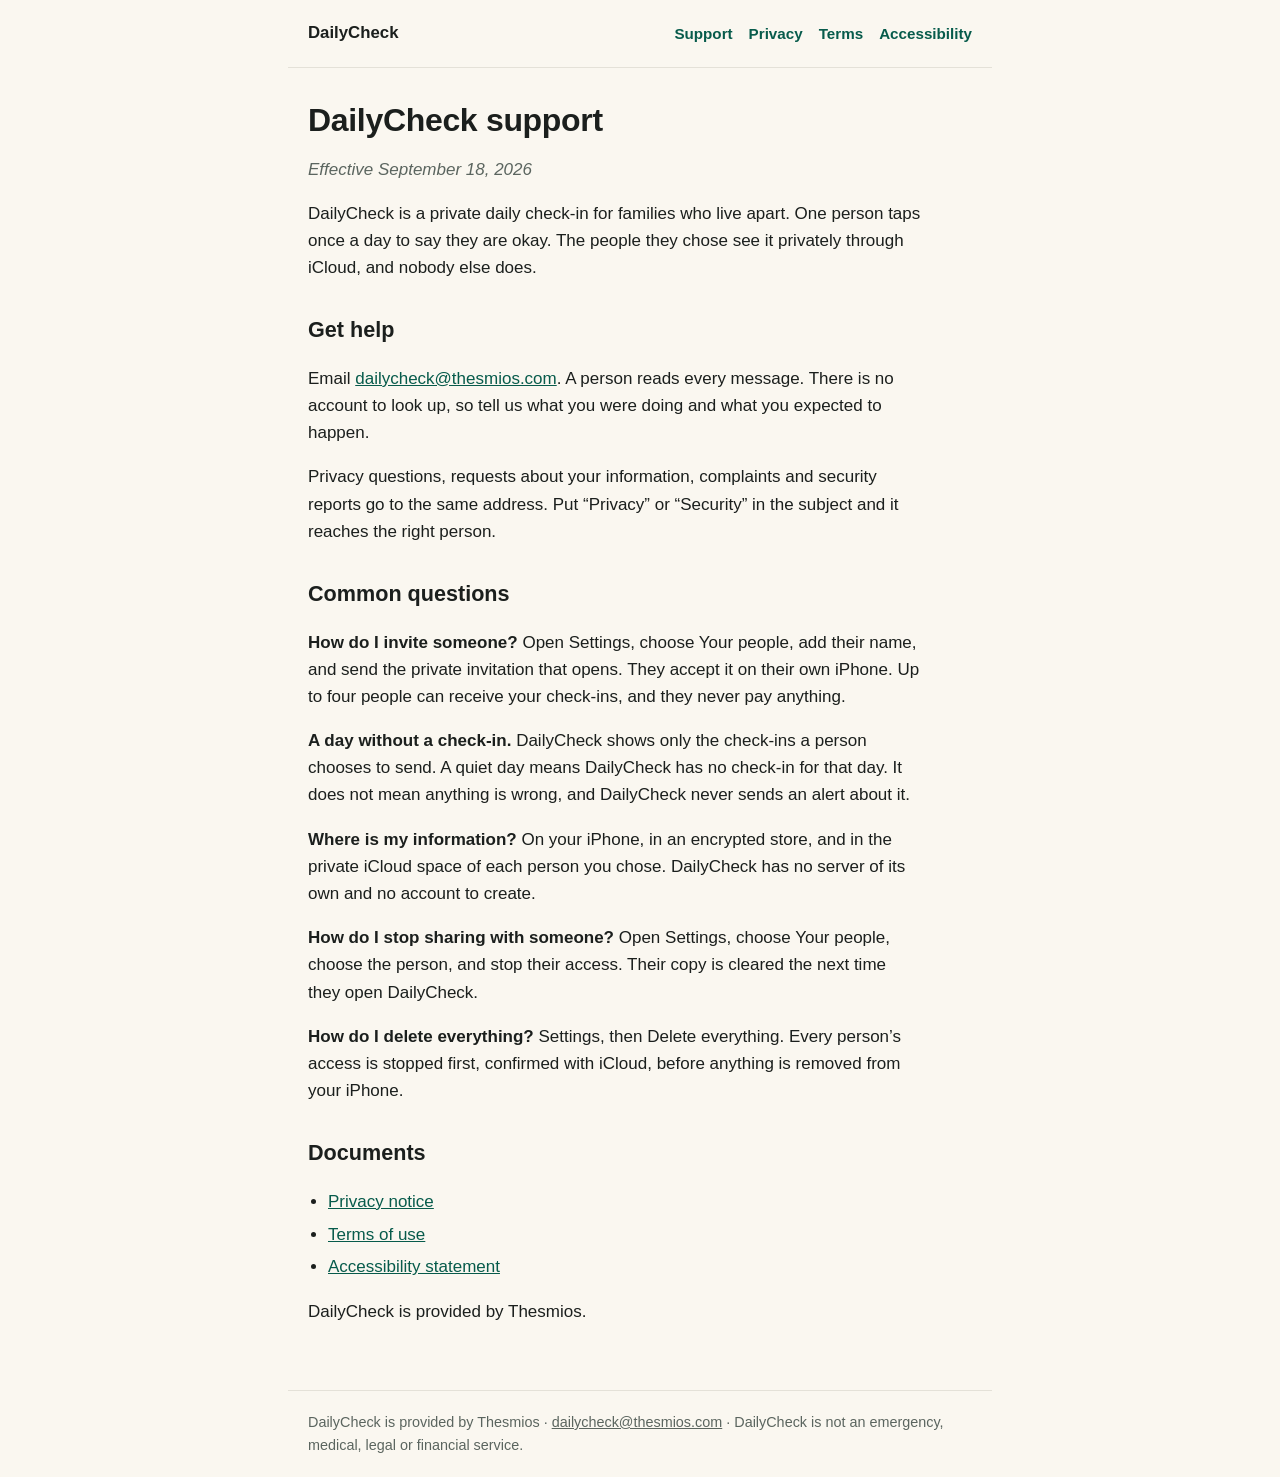
==== index.html @ 5bba3106 "Publish the DailyCheck support and legal pages Generated from Deployment/Legal in the DailyCheck rep" ====
<!doctype html>
<html lang="en-US"><head><meta charset="utf-8"><meta name="viewport" content="width=device-width, initial-scale=1">
<title>DailyCheck support</title><meta name="description" content="DailyCheck support. DailyCheck is a private daily check-in for families who live apart.">
<link rel="stylesheet" href="styles.css"></head>
<body><header><a class="brand" href="./">DailyCheck</a><nav><a href="./">Support</a><a href="privacy/">Privacy</a><a href="terms/">Terms</a><a href="accessibility/">Accessibility</a></nav></header><main><h1 id="dailycheck-support">DailyCheck support</h1>
<p><em>Effective September 18, 2026</em></p>
<p>DailyCheck is a private daily check-in for families who live apart. One person taps once a day to say they are okay. The people they chose see it privately through iCloud, and nobody else does.</p>
<h2 id="get-help">Get help</h2>
<p>Email <a href="mailto:dailycheck@thesmios.com">dailycheck@thesmios.com</a>. A person reads every message. There is no account to look up, so tell us what you were doing and what you expected to happen.</p>
<p>Privacy questions, requests about your information, complaints and security reports go to the same address. Put “Privacy” or “Security” in the subject and it reaches the right person.</p>
<h2 id="common-questions">Common questions</h2>
<p><strong>How do I invite someone?</strong> Open Settings, choose Your people, add their name, and send the private invitation that opens. They accept it on their own iPhone. Up to four people can receive your check-ins, and they never pay anything.</p>
<p><strong>A day without a check-in.</strong> DailyCheck shows only the check-ins a person chooses to send. A quiet day means DailyCheck has no check-in for that day. It does not mean anything is wrong, and DailyCheck never sends an alert about it.</p>
<p><strong>Where is my information?</strong> On your iPhone, in an encrypted store, and in the private iCloud space of each person you chose. DailyCheck has no server of its own and no account to create.</p>
<p><strong>How do I stop sharing with someone?</strong> Open Settings, choose Your people, choose the person, and stop their access. Their copy is cleared the next time they open DailyCheck.</p>
<p><strong>How do I delete everything?</strong> Settings, then Delete everything. Every person’s access is stopped first, confirmed with iCloud, before anything is removed from your iPhone.</p>
<h2 id="documents">Documents</h2>
<ul>
<li><a href="privacy/">Privacy notice</a></li>
<li><a href="terms/">Terms of use</a></li>
<li><a href="accessibility/">Accessibility statement</a></li>
</ul>
<p>DailyCheck is provided by Thesmios.</p>
</main><footer>DailyCheck is provided by Thesmios · <a href="mailto:dailycheck@thesmios.com">dailycheck@thesmios.com</a> · DailyCheck is not an emergency, medical, legal or financial service.</footer></body></html>
---- styles.css ----
:root { color-scheme: light dark; --ink:#1B1F1D; --muted:#5B655F; --accent:#075B4B; --bg:#FAF7F0; --card:#FFFFFF; --rule:#E4E1D8; }
@media (prefers-color-scheme: dark) { :root { --ink:#F2F1EC; --muted:#A9B2AD; --accent:#7FD0B4; --bg:#111514; --card:#1A201E; --rule:#2A3330; } }
* { box-sizing:border-box } html { -webkit-text-size-adjust:100% }
body { margin:0; background:var(--bg); color:var(--ink); font:17px/1.6 -apple-system, BlinkMacSystemFont, "SF Pro Text", "Segoe UI", Roboto, Helvetica, Arial, sans-serif; }
header, footer { max-width:44rem; margin:0 auto; padding:1.25rem 1.25rem; }
header { display:flex; align-items:center; justify-content:space-between; gap:1rem; flex-wrap:wrap; border-bottom:1px solid var(--rule); }
header .brand { font-weight:700; color:var(--ink); text-decoration:none; font-size:1.05rem }
header nav a { color:var(--accent); text-decoration:none; margin-left:1rem; font-weight:600; font-size:.95rem }
main { max-width:44rem; margin:0 auto; padding:1.5rem 1.25rem 3rem; }
h1 { font-size:2rem; line-height:1.15; letter-spacing:-.01em; margin:.6rem 0 .5rem }
h2 { font-size:1.35rem; margin:2rem 0 .6rem } h3 { font-size:1.1rem; margin:1.5rem 0 .4rem }
p, li { max-width:65ch } a { color:var(--accent) } em { color:var(--muted) }
ul { padding-left:1.25rem } li { margin:.35rem 0 }
strong { font-weight:650 }
footer { color:var(--muted); font-size:.9rem; border-top:1px solid var(--rule); }
footer a { color:var(--muted) }
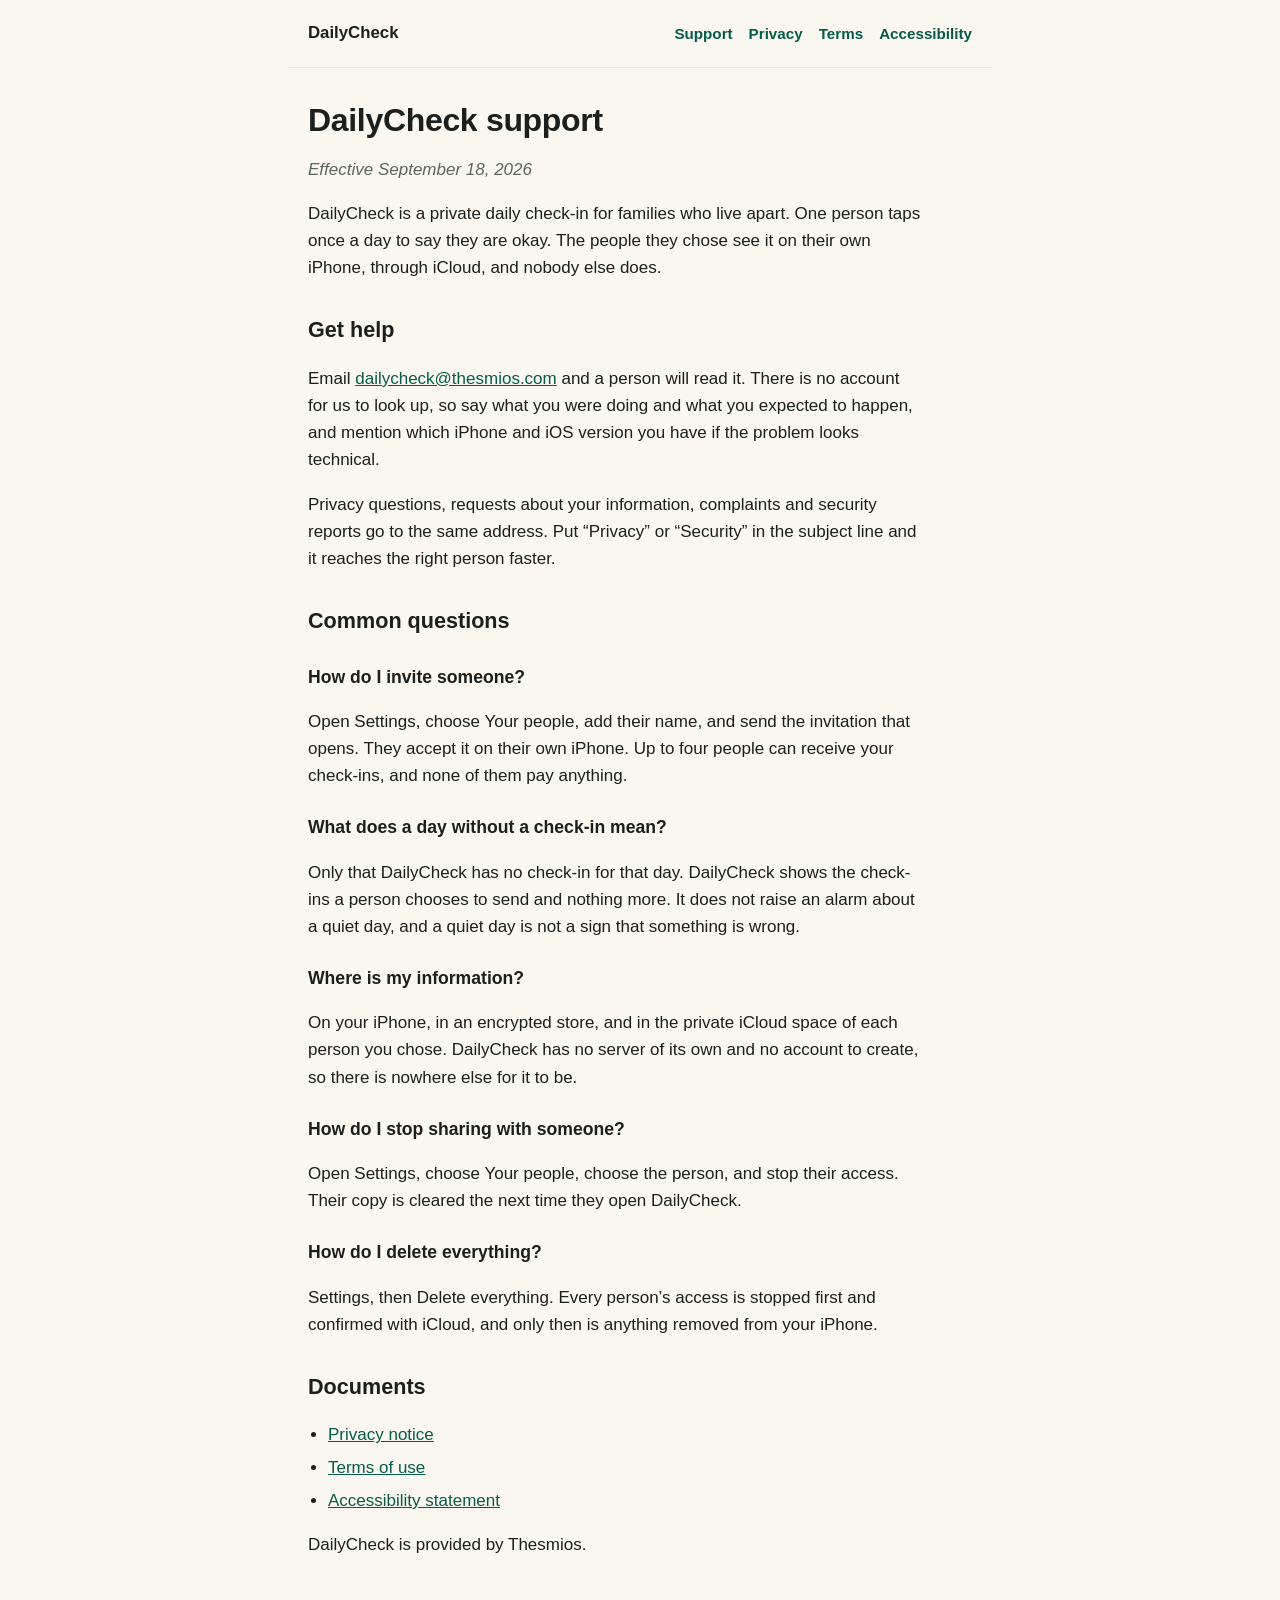
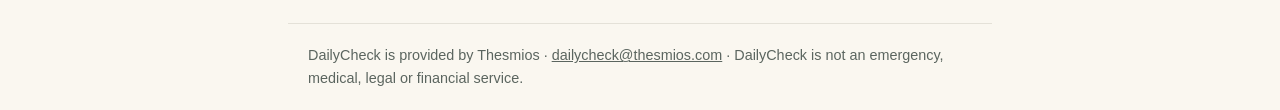
==== commit 7894acbf: "Rewrite the support page copy Co-Authored-By: Claude Opus 5 <noreply@anthropic.com>" ====
--- a/index.html
+++ b/index.html
@@ -4,16 +4,21 @@
 <link rel="stylesheet" href="styles.css"></head>
 <body><header><a class="brand" href="./">DailyCheck</a><nav><a href="./">Support</a><a href="privacy/">Privacy</a><a href="terms/">Terms</a><a href="accessibility/">Accessibility</a></nav></header><main><h1 id="dailycheck-support">DailyCheck support</h1>
 <p><em>Effective September 18, 2026</em></p>
-<p>DailyCheck is a private daily check-in for families who live apart. One person taps once a day to say they are okay. The people they chose see it privately through iCloud, and nobody else does.</p>
+<p>DailyCheck is a private daily check-in for families who live apart. One person taps once a day to say they are okay. The people they chose see it on their own iPhone, through iCloud, and nobody else does.</p>
 <h2 id="get-help">Get help</h2>
-<p>Email <a href="mailto:dailycheck@thesmios.com">dailycheck@thesmios.com</a>. A person reads every message. There is no account to look up, so tell us what you were doing and what you expected to happen.</p>
-<p>Privacy questions, requests about your information, complaints and security reports go to the same address. Put “Privacy” or “Security” in the subject and it reaches the right person.</p>
+<p>Email <a href="mailto:dailycheck@thesmios.com">dailycheck@thesmios.com</a> and a person will read it. There is no account for us to look up, so say what you were doing and what you expected to happen, and mention which iPhone and iOS version you have if the problem looks technical.</p>
+<p>Privacy questions, requests about your information, complaints and security reports go to the same address. Put “Privacy” or “Security” in the subject line and it reaches the right person faster.</p>
 <h2 id="common-questions">Common questions</h2>
-<p><strong>How do I invite someone?</strong> Open Settings, choose Your people, add their name, and send the private invitation that opens. They accept it on their own iPhone. Up to four people can receive your check-ins, and they never pay anything.</p>
-<p><strong>A day without a check-in.</strong> DailyCheck shows only the check-ins a person chooses to send. A quiet day means DailyCheck has no check-in for that day. It does not mean anything is wrong, and DailyCheck never sends an alert about it.</p>
-<p><strong>Where is my information?</strong> On your iPhone, in an encrypted store, and in the private iCloud space of each person you chose. DailyCheck has no server of its own and no account to create.</p>
-<p><strong>How do I stop sharing with someone?</strong> Open Settings, choose Your people, choose the person, and stop their access. Their copy is cleared the next time they open DailyCheck.</p>
-<p><strong>How do I delete everything?</strong> Settings, then Delete everything. Every person’s access is stopped first, confirmed with iCloud, before anything is removed from your iPhone.</p>
+<h3 id="how-do-i-invite-someone">How do I invite someone?</h3>
+<p>Open Settings, choose Your people, add their name, and send the invitation that opens. They accept it on their own iPhone. Up to four people can receive your check-ins, and none of them pay anything.</p>
+<h3 id="what-does-a-day-without-a-check-in-mean">What does a day without a check-in mean?</h3>
+<p>Only that DailyCheck has no check-in for that day. DailyCheck shows the check-ins a person chooses to send and nothing more. It does not raise an alarm about a quiet day, and a quiet day is not a sign that something is wrong.</p>
+<h3 id="where-is-my-information">Where is my information?</h3>
+<p>On your iPhone, in an encrypted store, and in the private iCloud space of each person you chose. DailyCheck has no server of its own and no account to create, so there is nowhere else for it to be.</p>
+<h3 id="how-do-i-stop-sharing-with-someone">How do I stop sharing with someone?</h3>
+<p>Open Settings, choose Your people, choose the person, and stop their access. Their copy is cleared the next time they open DailyCheck.</p>
+<h3 id="how-do-i-delete-everything">How do I delete everything?</h3>
+<p>Settings, then Delete everything. Every person’s access is stopped first and confirmed with iCloud, and only then is anything removed from your iPhone.</p>
 <h2 id="documents">Documents</h2>
 <ul>
 <li><a href="privacy/">Privacy notice</a></li>
